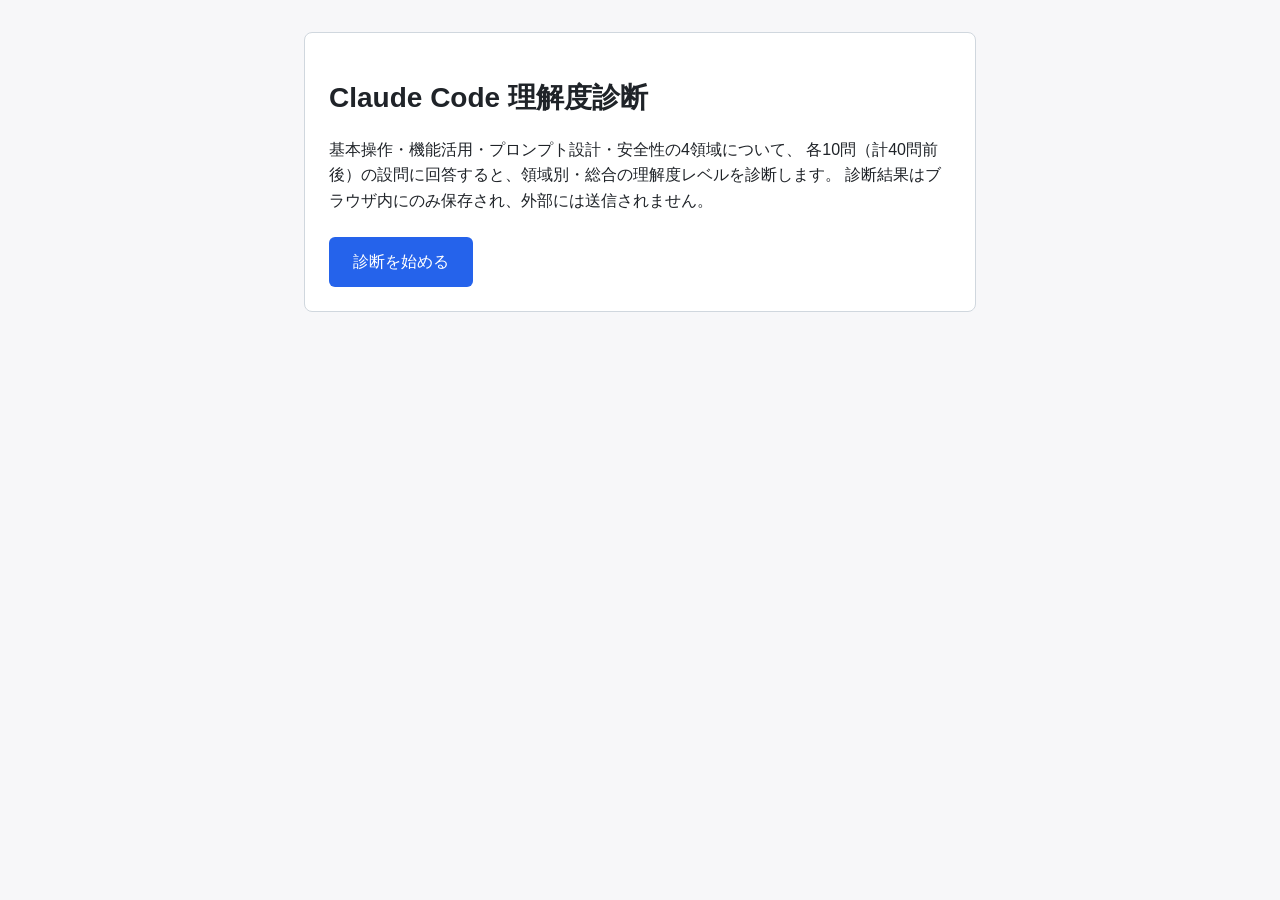
==== index.html @ 4c18d6d1 "feat: add top page with diagnosis entry point" ====
<!DOCTYPE html>
<html lang="ja">
<head>
  <meta charset="UTF-8">
  <meta name="viewport" content="width=device-width, initial-scale=1.0">
  <title>Claude Code 理解度診断</title>
  <link rel="stylesheet" href="css/style.css">
</head>
<body>
  <div class="container">
    <div class="card">
      <h1>Claude Code 理解度診断</h1>
      <p>
        基本操作・機能活用・プロンプト設計・安全性の4領域について、
        各10問（計40問前後）の設問に回答すると、領域別・総合の理解度レベルを診断します。
        診断結果はブラウザ内にのみ保存され、外部には送信されません。
      </p>
      <p id="previous-result-note" class="progress" style="display: none;"></p>
      <div class="actions">
        <a class="button" href="quiz.html" id="start-button">診断を始める</a>
        <a class="button secondary" href="result.html" id="view-last-result-button" style="display: none;">前回の結果を見る</a>
      </div>
    </div>
  </div>
  <script type="module" src="js/top-page.js"></script>
</body>
</html>
---- css/style.css ----
:root {
  --color-bg: #f7f7f9;
  --color-text: #1f2328;
  --color-primary: #2563eb;
  --color-primary-hover: #1d4ed8;
  --color-border: #d0d7de;
  --color-card-bg: #ffffff;
  --color-beginner: #6b7280;
  --color-intermediate: #2563eb;
  --color-advanced: #7c3aed;
  --color-expert: #d97706;
}

* {
  box-sizing: border-box;
}

body {
  margin: 0;
  font-family: -apple-system, BlinkMacSystemFont, "Segoe UI", "Hiragino Kaku Gothic ProN", sans-serif;
  background: var(--color-bg);
  color: var(--color-text);
  line-height: 1.6;
}

.container {
  max-width: 720px;
  margin: 0 auto;
  padding: 2rem 1.5rem;
}

.card {
  background: var(--color-card-bg);
  border: 1px solid var(--color-border);
  border-radius: 8px;
  padding: 1.5rem;
  margin-bottom: 1.5rem;
}

h1 {
  font-size: 1.75rem;
  margin-bottom: 0.5rem;
}

h2 {
  font-size: 1.25rem;
  margin-top: 0;
}

.button {
  display: inline-block;
  background: var(--color-primary);
  color: #fff;
  border: none;
  border-radius: 6px;
  padding: 0.75rem 1.5rem;
  font-size: 1rem;
  cursor: pointer;
  text-decoration: none;
}

.button:hover {
  background: var(--color-primary-hover);
}

.button.secondary {
  background: transparent;
  color: var(--color-primary);
  border: 1px solid var(--color-primary);
}

.progress {
  font-size: 0.9rem;
  color: #57606a;
  margin-bottom: 1rem;
}

.choice-list {
  list-style: none;
  padding: 0;
  margin: 1rem 0;
}

.choice-item {
  margin-bottom: 0.75rem;
}

.choice-button {
  width: 100%;
  text-align: left;
  padding: 0.75rem 1rem;
  border: 1px solid var(--color-border);
  border-radius: 6px;
  background: var(--color-card-bg);
  cursor: pointer;
  font-size: 1rem;
}

.choice-button:hover {
  border-color: var(--color-primary);
}

.choice-button.selected {
  border-color: var(--color-primary);
  background: #eff6ff;
}

.level-badge {
  display: inline-block;
  padding: 0.25rem 0.75rem;
  border-radius: 999px;
  color: #fff;
  font-size: 0.85rem;
  font-weight: bold;
}

.level-badge.beginner { background: var(--color-beginner); }
.level-badge.intermediate { background: var(--color-intermediate); }
.level-badge.advanced { background: var(--color-advanced); }
.level-badge.expert { background: var(--color-expert); }

.domain-result {
  display: flex;
  justify-content: space-between;
  align-items: center;
  padding: 0.75rem 0;
  border-bottom: 1px solid var(--color-border);
}

.suggestion {
  background: #fffbeb;
  border: 1px solid #fcd34d;
  border-radius: 6px;
  padding: 1rem;
  margin-top: 0.5rem;
}

.actions {
  display: flex;
  gap: 1rem;
  margin-top: 1.5rem;
}

@media print {
  .no-print {
    display: none !important;
  }
  body {
    background: #fff;
  }
  .card {
    border: none;
    box-shadow: none;
  }
}
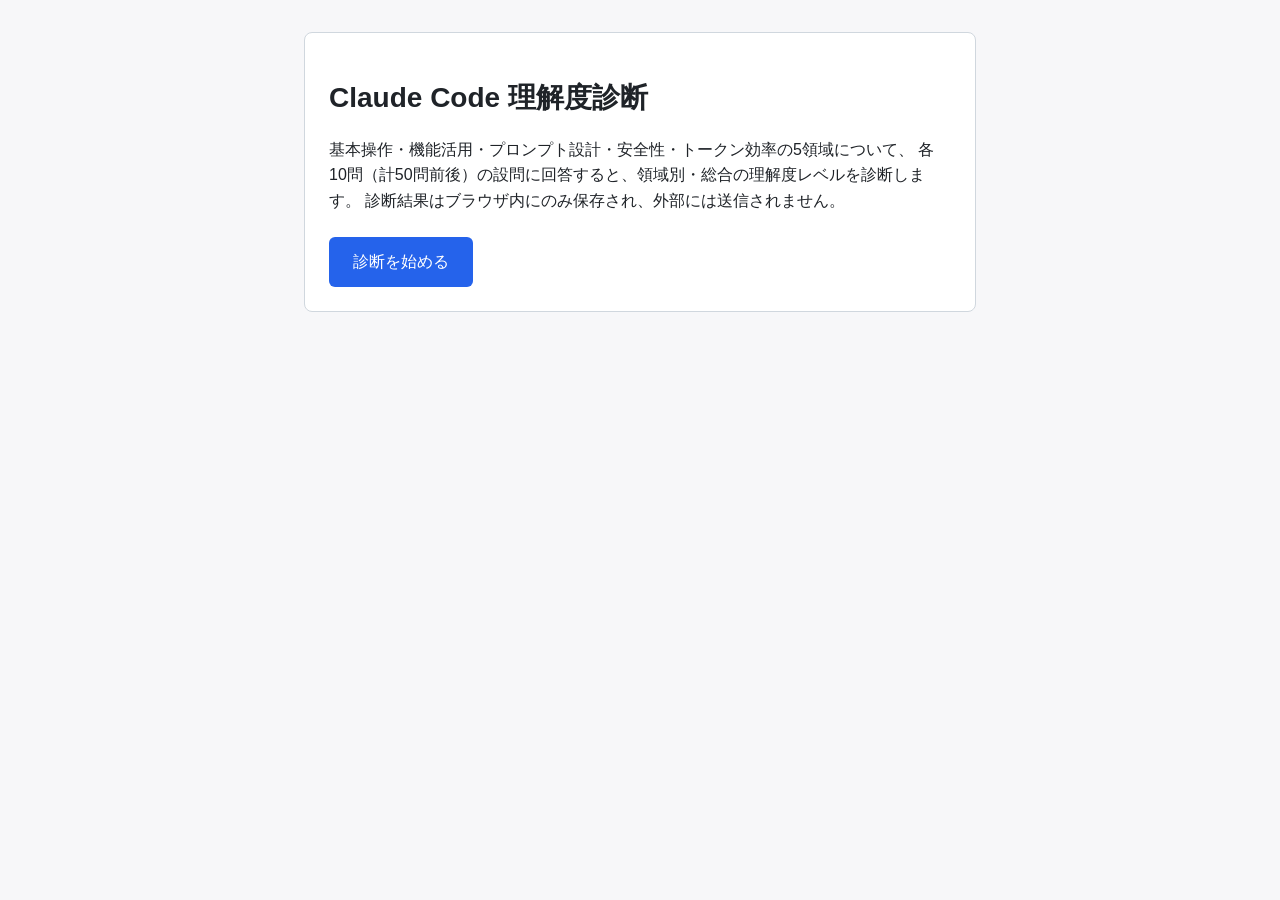
==== commit 3d455ed3: "test: 問題数の最低基準を10問に引き上げ、READMEを5領域構成に更新 トップページ(index.html)の説明文も5領域・計50問前後の構成を反映するよう修正" ====
--- a/index.html
+++ b/index.html
@@ -11,8 +11,8 @@
     <div class="card">
       <h1>Claude Code 理解度診断</h1>
       <p>
-        基本操作・機能活用・プロンプト設計・安全性の4領域について、
-        各10問（計40問前後）の設問に回答すると、領域別・総合の理解度レベルを診断します。
+        基本操作・機能活用・プロンプト設計・安全性・トークン効率の5領域について、
+        各10問（計50問前後）の設問に回答すると、領域別・総合の理解度レベルを診断します。
         診断結果はブラウザ内にのみ保存され、外部には送信されません。
       </p>
       <p id="previous-result-note" class="progress" style="display: none;"></p>
--- a/css/style.css
+++ b/css/style.css
@@ -141,6 +141,55 @@
   margin-top: 1.5rem;
 }
 
+.wrong-answer-item {
+  border: 1px solid var(--color-border);
+  border-radius: 6px;
+  padding: 1rem;
+  margin-bottom: 1rem;
+}
+
+.wrong-answer-domain {
+  font-size: 0.85rem;
+  color: #57606a;
+  margin: 0 0 0.25rem;
+}
+
+.wrong-answer-question {
+  font-weight: bold;
+  margin: 0 0 0.75rem;
+}
+
+.wrong-answer-choices {
+  list-style: none;
+  padding: 0;
+  margin: 0 0 0.75rem;
+}
+
+.wrong-answer-choices li {
+  padding: 0.4rem 0.6rem;
+  border: 1px solid var(--color-border);
+  border-radius: 4px;
+  margin-bottom: 0.4rem;
+}
+
+.wrong-answer-choices li.correct-choice {
+  border-color: #16a34a;
+  background: #f0fdf4;
+  font-weight: bold;
+}
+
+.wrong-answer-choices li.selected-wrong-choice {
+  border-color: #dc2626;
+  background: #fef2f2;
+  text-decoration: line-through;
+}
+
+.wrong-answer-explanation {
+  font-size: 0.9rem;
+  color: var(--color-text);
+  margin: 0;
+}
+
 @media print {
   .no-print {
     display: none !important;
@@ -152,4 +201,7 @@
     border: none;
     box-shadow: none;
   }
-}
+  .wrong-answer-item {
+    break-inside: avoid;
+  }
+}
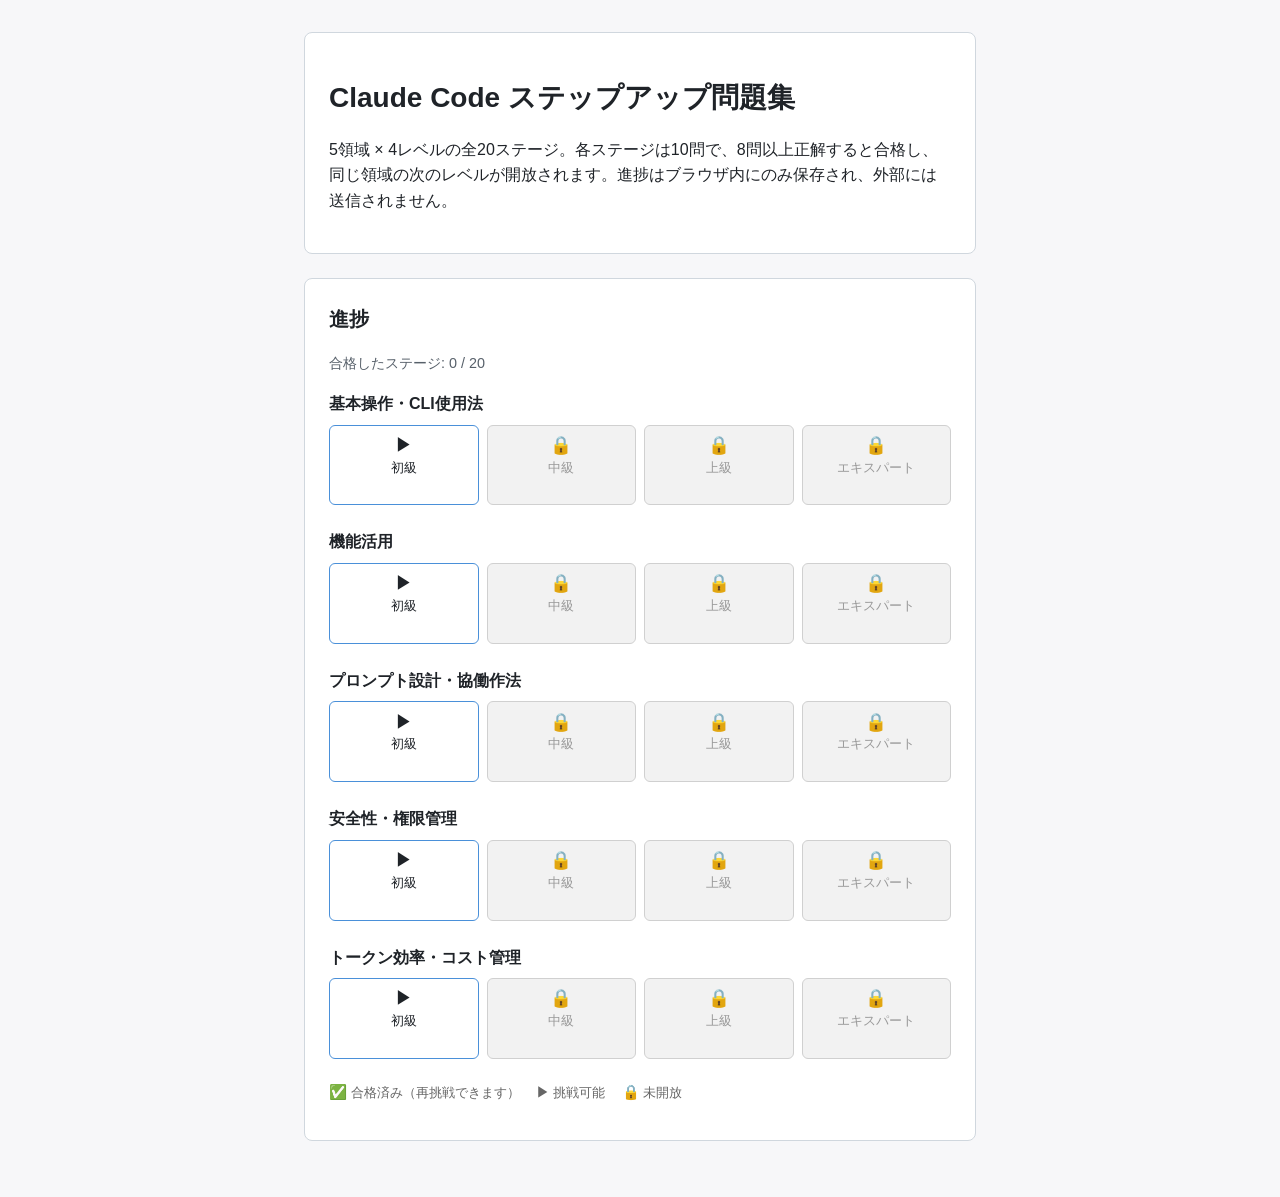
==== commit baaab9fb: "feat: トップページを20ステージの進捗ダッシュボードに刷新 Co-Authored-By: Claude Opus 5 <noreply@anthropic.com>" ====
--- a/index.html
+++ b/index.html
@@ -3,23 +3,29 @@
 <head>
   <meta charset="UTF-8">
   <meta name="viewport" content="width=device-width, initial-scale=1.0">
-  <title>Claude Code 理解度診断</title>
+  <title>Claude Code ステップアップ問題集</title>
   <link rel="stylesheet" href="css/style.css">
 </head>
 <body>
   <div class="container">
     <div class="card">
-      <h1>Claude Code 理解度診断</h1>
+      <h1>Claude Code ステップアップ問題集</h1>
       <p>
-        基本操作・機能活用・プロンプト設計・安全性・トークン効率の5領域について、
-        各10問（計50問前後）の設問に回答すると、領域別・総合の理解度レベルを診断します。
-        診断結果はブラウザ内にのみ保存され、外部には送信されません。
+        5領域 × 4レベルの全20ステージ。各ステージは10問で、8問以上正解すると合格し、
+        同じ領域の次のレベルが開放されます。進捗はブラウザ内にのみ保存され、外部には送信されません。
       </p>
-      <p id="previous-result-note" class="progress" style="display: none;"></p>
-      <div class="actions">
-        <a class="button" href="quiz.html" id="start-button">診断を始める</a>
-        <a class="button secondary" href="result.html" id="view-last-result-button" style="display: none;">前回の結果を見る</a>
-      </div>
+      <p id="storage-notice" class="progress" style="display: none;"></p>
+    </div>
+
+    <div class="card">
+      <h2>進捗</h2>
+      <p class="progress" id="overall-progress"></p>
+      <div id="dashboard"></div>
+      <p class="dashboard-legend">
+        <span class="stage-mark cleared">✅</span> 合格済み（再挑戦できます）
+        <span class="stage-mark available">▶</span> 挑戦可能
+        <span class="stage-mark locked">🔒</span> 未開放
+      </p>
     </div>
   </div>
   <script type="module" src="js/top-page.js"></script>
--- a/css/style.css
+++ b/css/style.css
@@ -105,6 +105,45 @@
   background: #eff6ff;
 }
 
+.choice-button:disabled {
+  cursor: default;
+  opacity: 1;
+}
+
+.choice-button.correct-choice {
+  border-color: #16a34a;
+  background: #f0fdf4;
+  font-weight: bold;
+}
+
+.choice-button.incorrect-choice {
+  border-color: #dc2626;
+  background: #fef2f2;
+}
+
+.answer-feedback {
+  font-weight: bold;
+  font-size: 1.1rem;
+  margin: 1rem 0 0.5rem;
+}
+
+.answer-feedback.correct {
+  color: #16a34a;
+}
+
+.answer-feedback.incorrect {
+  color: #dc2626;
+}
+
+.answer-explanation {
+  font-size: 0.95rem;
+  color: var(--color-text);
+  background: var(--color-bg);
+  border-radius: 6px;
+  padding: 0.75rem 1rem;
+  margin-bottom: 1rem;
+}
+
 .level-badge {
   display: inline-block;
   padding: 0.25rem 0.75rem;
@@ -205,3 +244,98 @@
     break-inside: avoid;
   }
 }
+
+/* ===== ダッシュボード ===== */
+
+.dashboard-row {
+  margin-bottom: 1.5rem;
+}
+
+.dashboard-domain {
+  margin: 0 0 0.5rem;
+  font-size: 1rem;
+}
+
+.dashboard-stages {
+  display: grid;
+  grid-template-columns: repeat(4, 1fr);
+  gap: 0.5rem;
+}
+
+.stage-cell {
+  display: flex;
+  flex-direction: column;
+  align-items: center;
+  gap: 0.2rem;
+  padding: 0.7rem 0.3rem;
+  border: 1px solid #d0d0d0;
+  border-radius: 6px;
+  text-decoration: none;
+  color: inherit;
+  text-align: center;
+}
+
+.stage-cell.cleared {
+  background: #eaf7ee;
+  border-color: #7bc48a;
+}
+
+.stage-cell.available {
+  background: #fff;
+  border-color: #4a90d9;
+}
+
+.stage-cell.locked {
+  background: #f2f2f2;
+  color: #999;
+  cursor: not-allowed;
+}
+
+a.stage-cell:hover {
+  border-width: 2px;
+  padding: calc(0.7rem - 1px) calc(0.3rem - 1px);
+}
+
+.stage-mark {
+  font-size: 1.1rem;
+  line-height: 1;
+}
+
+.stage-level {
+  font-size: 0.8rem;
+}
+
+.stage-score {
+  font-size: 0.75rem;
+  color: #666;
+  min-height: 1em;
+}
+
+.stage-cell.locked .stage-score {
+  color: #aaa;
+}
+
+.dashboard-legend {
+  margin-top: 1rem;
+  font-size: 0.8rem;
+  color: #666;
+}
+
+.dashboard-legend .stage-mark {
+  font-size: 0.9rem;
+  margin-left: 0.8rem;
+}
+
+.dashboard-legend .stage-mark:first-child {
+  margin-left: 0;
+}
+
+@media (max-width: 480px) {
+  .dashboard-stages {
+    gap: 0.3rem;
+  }
+
+  .stage-level {
+    font-size: 0.7rem;
+  }
+}
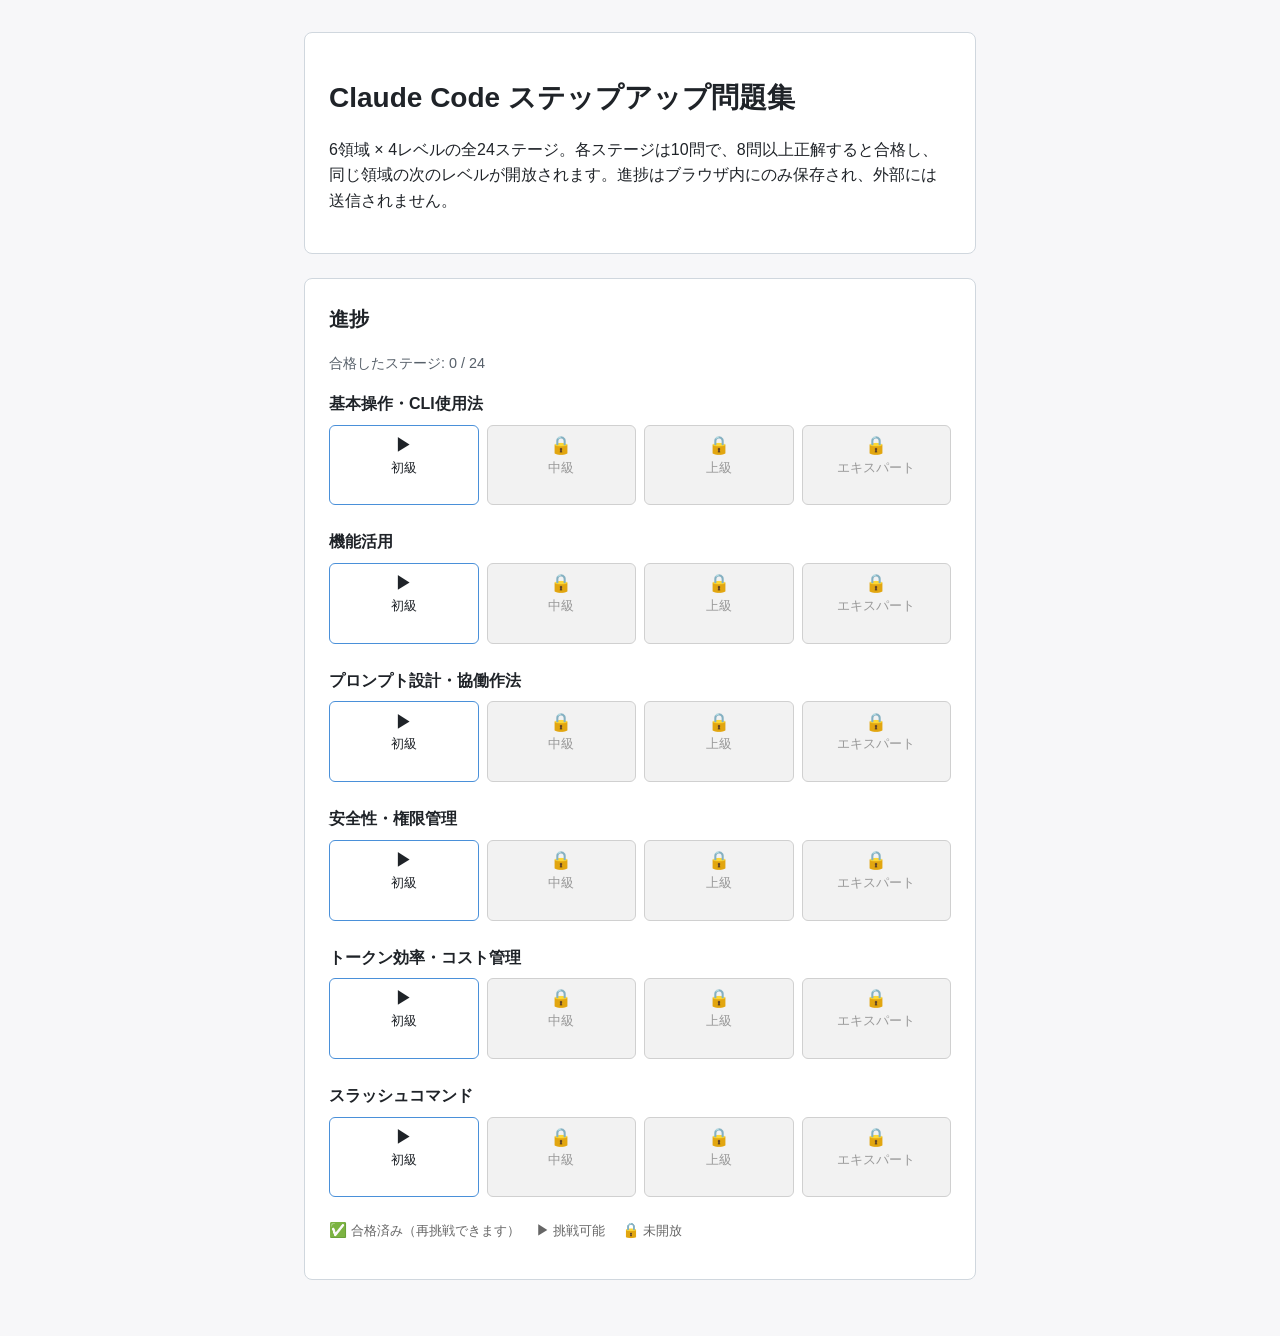
==== commit bf41c635: "fix: index.htmlのトップ説明文が5領域・全20ステージのままだったのを6領域・全24ステージに修正" ====
--- a/index.html
+++ b/index.html
@@ -11,7 +11,7 @@
     <div class="card">
       <h1>Claude Code ステップアップ問題集</h1>
       <p>
-        5領域 × 4レベルの全20ステージ。各ステージは10問で、8問以上正解すると合格し、
+        6領域 × 4レベルの全24ステージ。各ステージは10問で、8問以上正解すると合格し、
         同じ領域の次のレベルが開放されます。進捗はブラウザ内にのみ保存され、外部には送信されません。
       </p>
       <p id="storage-notice" class="progress" style="display: none;"></p>
@@ -21,6 +21,7 @@
       <h2>進捗</h2>
       <p class="progress" id="overall-progress"></p>
       <div id="dashboard"></div>
+      <div class="actions" id="review-all" style="display: none;"></div>
       <p class="dashboard-legend">
         <span class="stage-mark cleared">✅</span> 合格済み（再挑戦できます）
         <span class="stage-mark available">▶</span> 挑戦可能
--- a/css/style.css
+++ b/css/style.css
@@ -233,6 +233,13 @@
   .no-print {
     display: none !important;
   }
+  .stage-badge {
+    background: #fbeaea;
+    border-color: #d98a8a;
+    color: #a33;
+    -webkit-print-color-adjust: exact;
+    print-color-adjust: exact;
+  }
   body {
     background: #fff;
   }
@@ -263,16 +270,23 @@
 }
 
 .stage-cell {
+  position: relative;
+  display: flex;
+  flex-direction: column;
+  border: 1px solid #d0d0d0;
+  border-radius: 6px;
+  text-align: center;
+}
+
+.stage-cell-main {
   display: flex;
   flex-direction: column;
   align-items: center;
   gap: 0.2rem;
   padding: 0.7rem 0.3rem;
-  border: 1px solid #d0d0d0;
-  border-radius: 6px;
   text-decoration: none;
   color: inherit;
-  text-align: center;
+  border-radius: 5px;
 }
 
 .stage-cell.cleared {
@@ -288,12 +302,36 @@
 .stage-cell.locked {
   background: #f2f2f2;
   color: #999;
+}
+
+.stage-cell.locked .stage-cell-main {
   cursor: not-allowed;
 }
 
-a.stage-cell:hover {
+.stage-cell:has(a.stage-cell-main:hover) {
   border-width: 2px;
+}
+
+.stage-cell:has(a.stage-cell-main:hover) .stage-cell-main {
   padding: calc(0.7rem - 1px) calc(0.3rem - 1px);
+}
+
+/* 誤答バッジはセル本体とは別のリンク。色だけに頼らず ⚠ と数字で示す。 */
+.stage-badge {
+  display: block;
+  margin: 0 0.3rem 0.4rem;
+  padding: 0.1rem 0.3rem;
+  border-radius: 4px;
+  background: #fbeaea;
+  border: 1px solid #d98a8a;
+  color: #a33;
+  font-size: 0.75rem;
+  text-decoration: none;
+  line-height: 1.4;
+}
+
+.stage-badge:hover {
+  background: #f6d8d8;
 }
 
 .stage-mark {
@@ -339,3 +377,27 @@
     font-size: 0.7rem;
   }
 }
+
+/* ===== ステージ結果 ===== */
+
+.verdict.passed {
+  color: #2e7d32;
+}
+
+.verdict.failed {
+  color: #c62828;
+}
+
+.stage-score-line {
+  font-size: 1.1rem;
+  margin: 0.5rem 0;
+}
+
+.unlock-notice {
+  padding: 0.7rem 1rem;
+  border-radius: 6px;
+  background: #eaf7ee;
+  border: 1px solid #7bc48a;
+  color: #2e7d32;
+  font-weight: bold;
+}
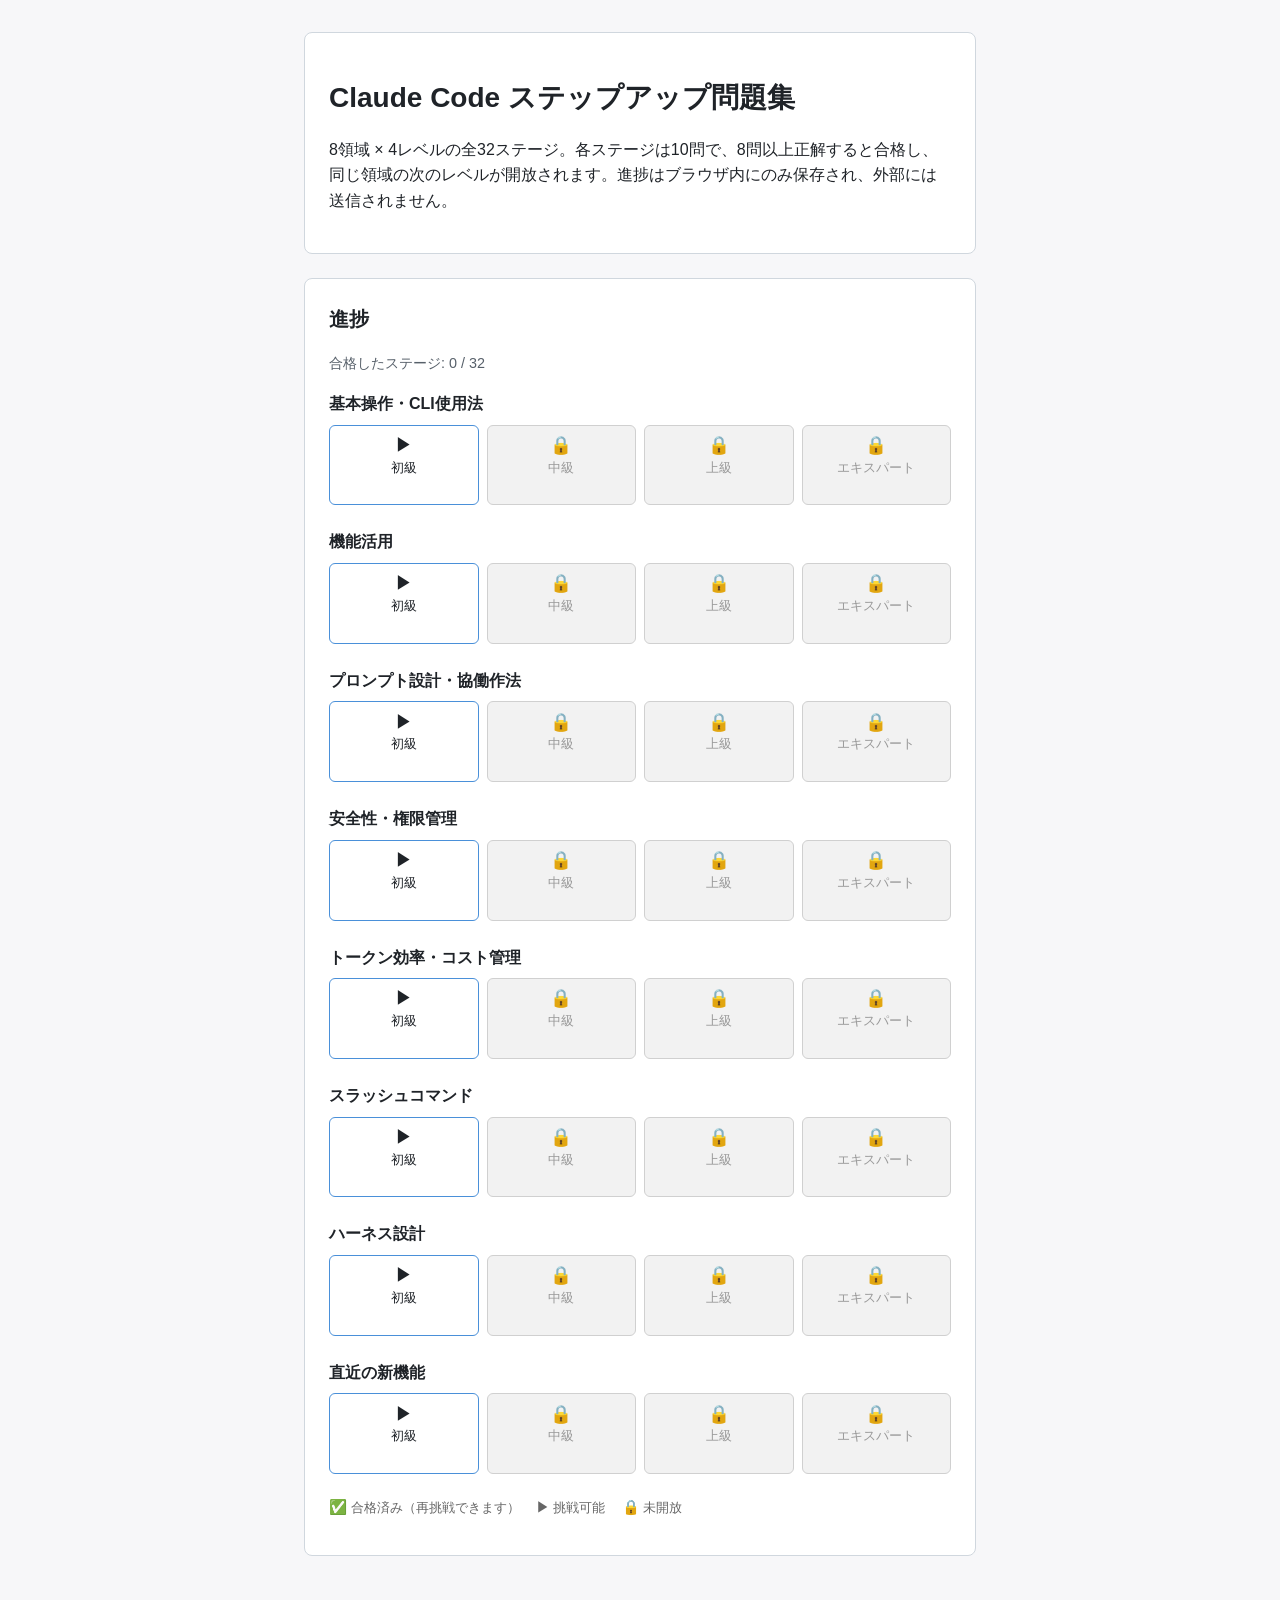
==== commit 83fc3ae8: "fix: トップページの領域数表記を8領域32ステージに更新 Co-Authored-By: Claude Opus 5 <noreply@anthropic.com>" ====
--- a/index.html
+++ b/index.html
@@ -11,7 +11,7 @@
     <div class="card">
       <h1>Claude Code ステップアップ問題集</h1>
       <p>
-        6領域 × 4レベルの全24ステージ。各ステージは10問で、8問以上正解すると合格し、
+        8領域 × 4レベルの全32ステージ。各ステージは10問で、8問以上正解すると合格し、
         同じ領域の次のレベルが開放されます。進捗はブラウザ内にのみ保存され、外部には送信されません。
       </p>
       <p id="storage-notice" class="progress" style="display: none;"></p>
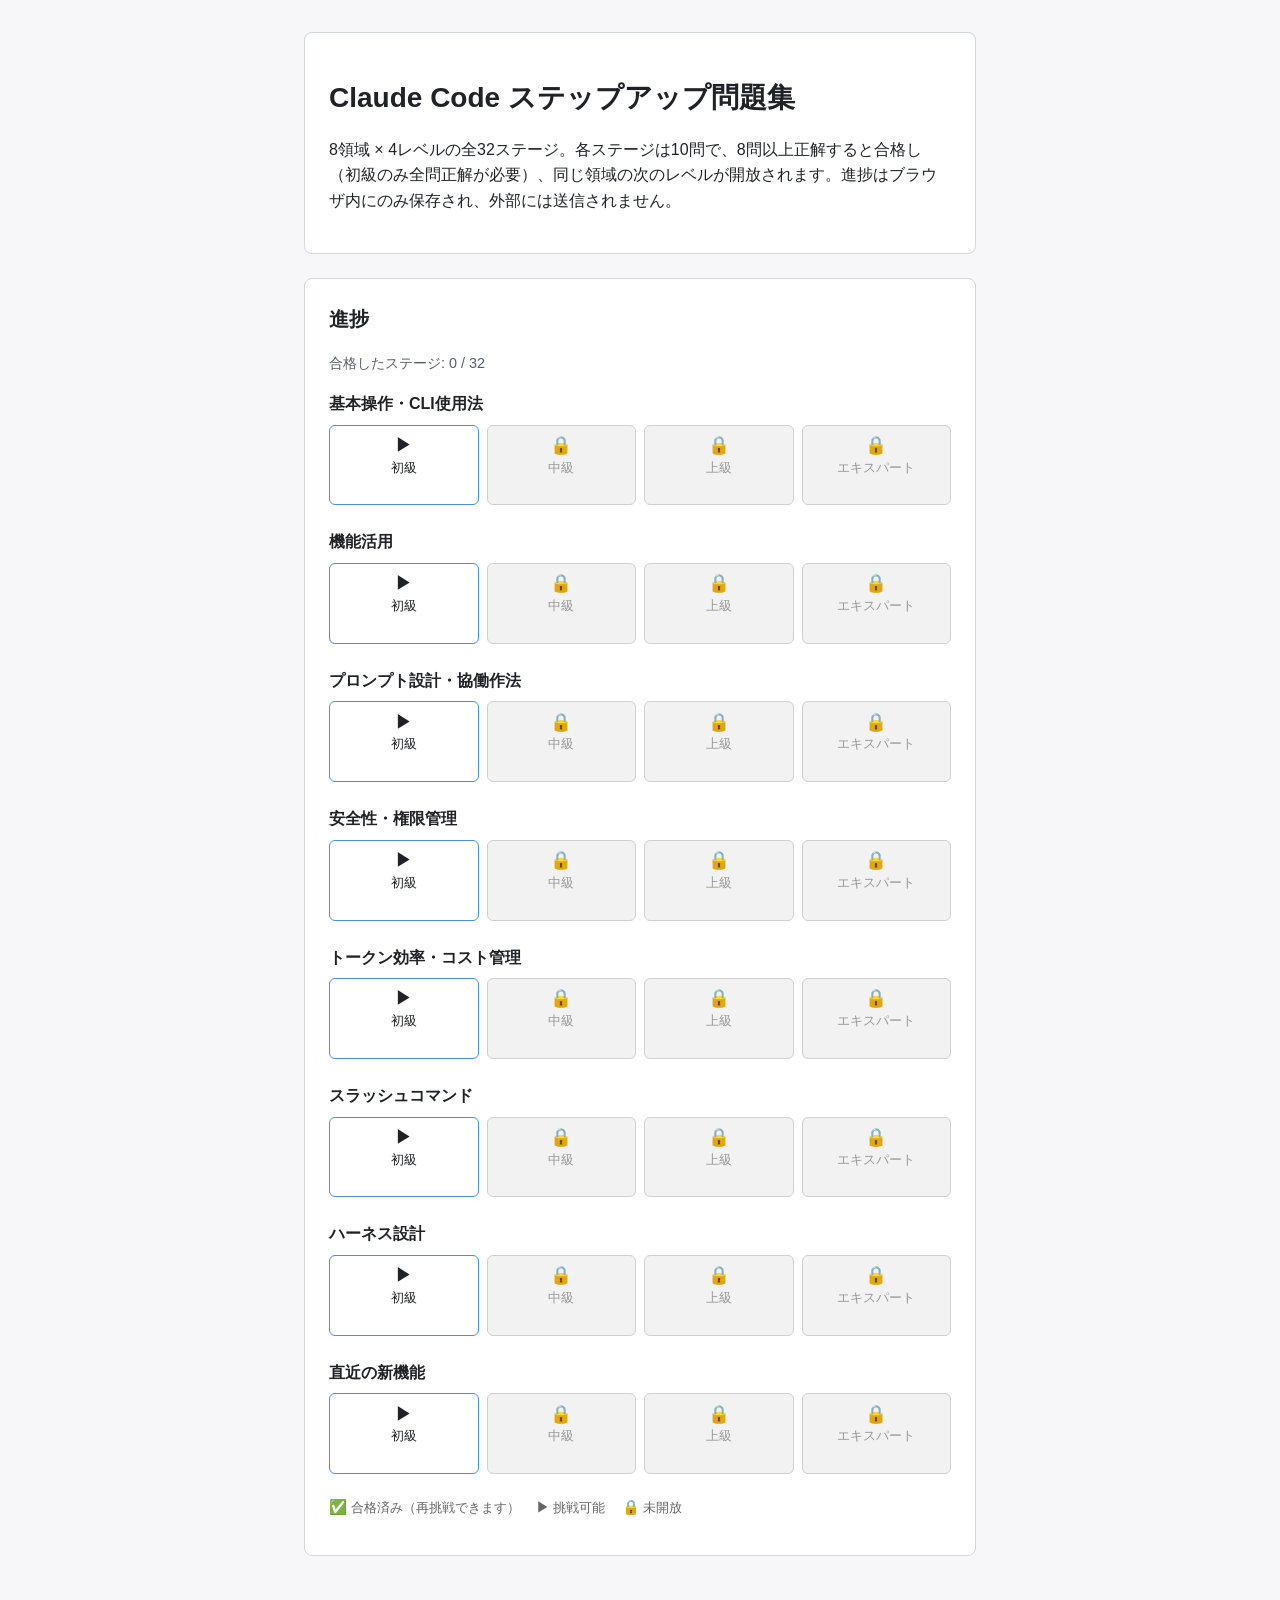
==== commit f7b02ad4: "docs: 初級全問正解の合格基準にドキュメント記述を合わせる index.html・README.md・CLAUDE.mdに残っていた「8問以上正解すると合格」の 記述を、初級のみ全問正解が必要とい" ====
--- a/index.html
+++ b/index.html
@@ -11,8 +11,8 @@
     <div class="card">
       <h1>Claude Code ステップアップ問題集</h1>
       <p>
-        8領域 × 4レベルの全32ステージ。各ステージは10問で、8問以上正解すると合格し、
-        同じ領域の次のレベルが開放されます。進捗はブラウザ内にのみ保存され、外部には送信されません。
+        8領域 × 4レベルの全32ステージ。各ステージは10問で、8問以上正解すると合格し
+        （初級のみ全問正解が必要）、同じ領域の次のレベルが開放されます。進捗はブラウザ内にのみ保存され、外部には送信されません。
       </p>
       <p id="storage-notice" class="progress" style="display: none;"></p>
     </div>
